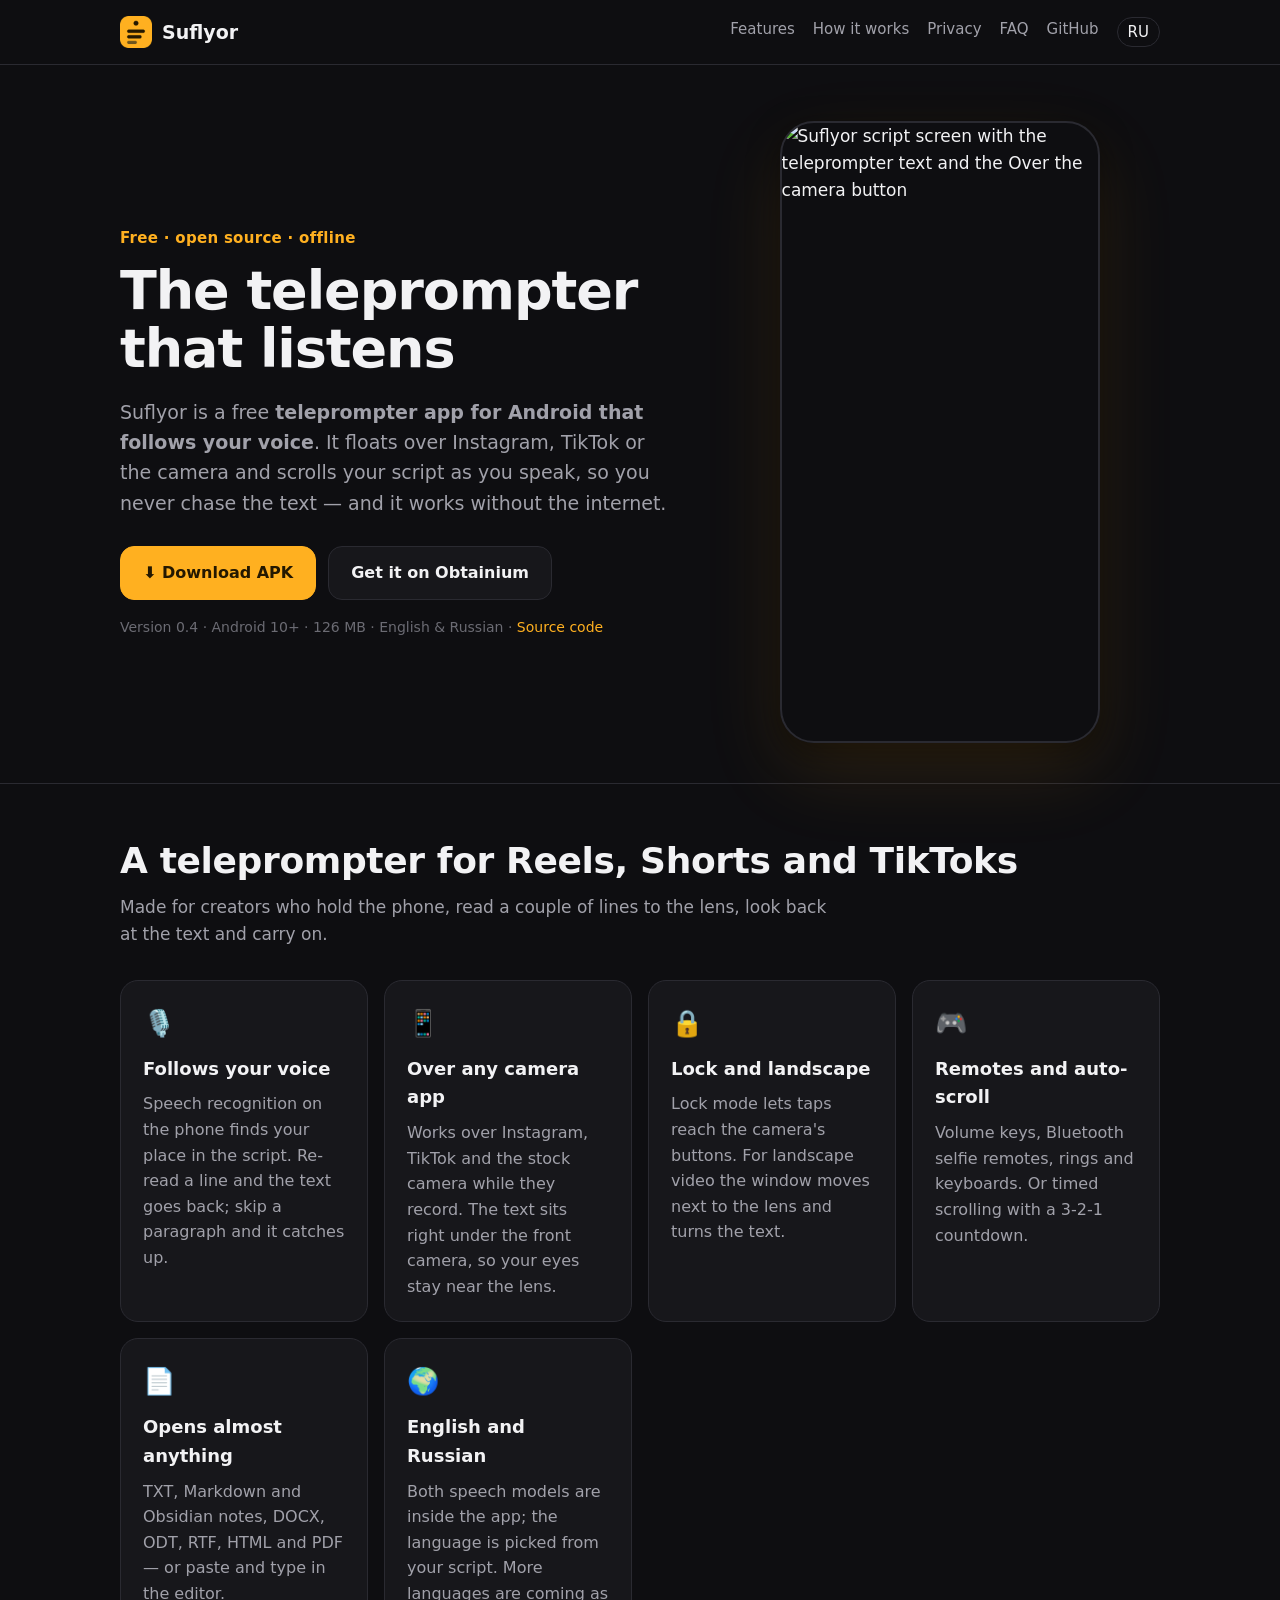
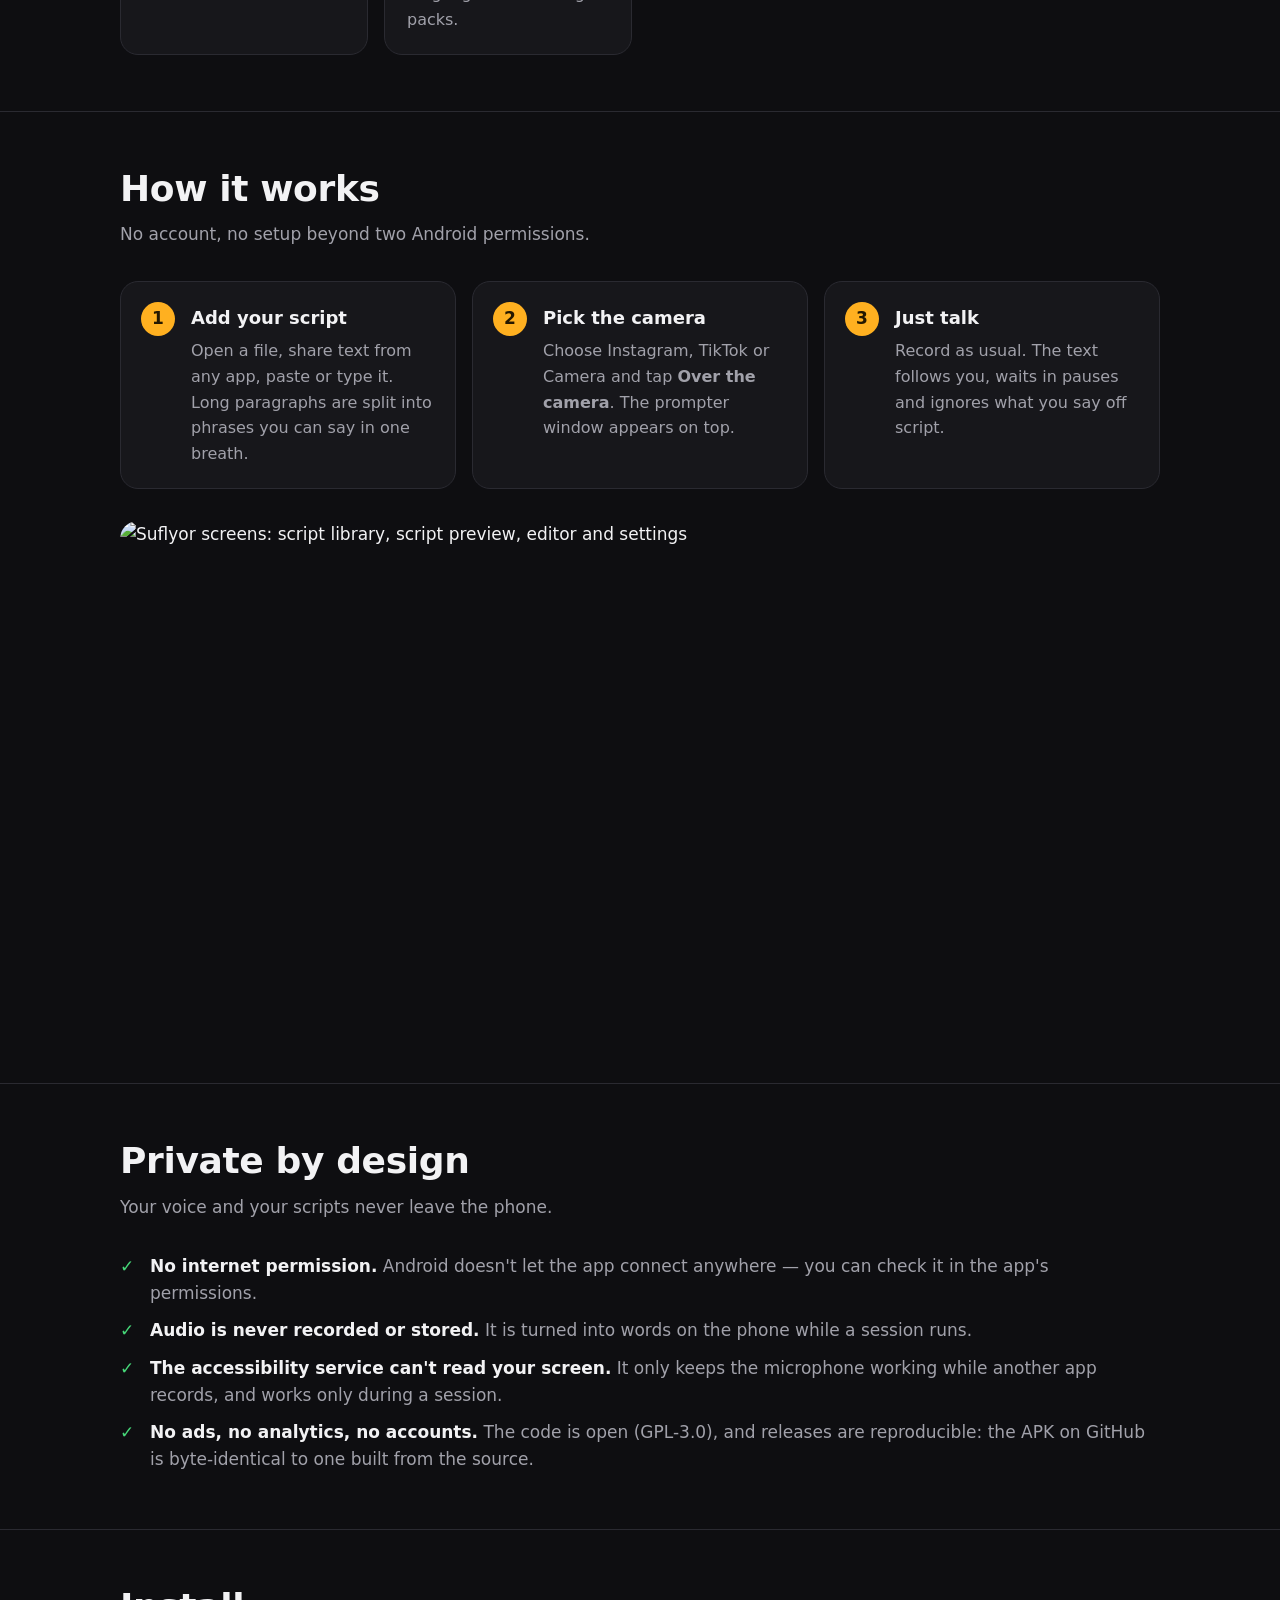
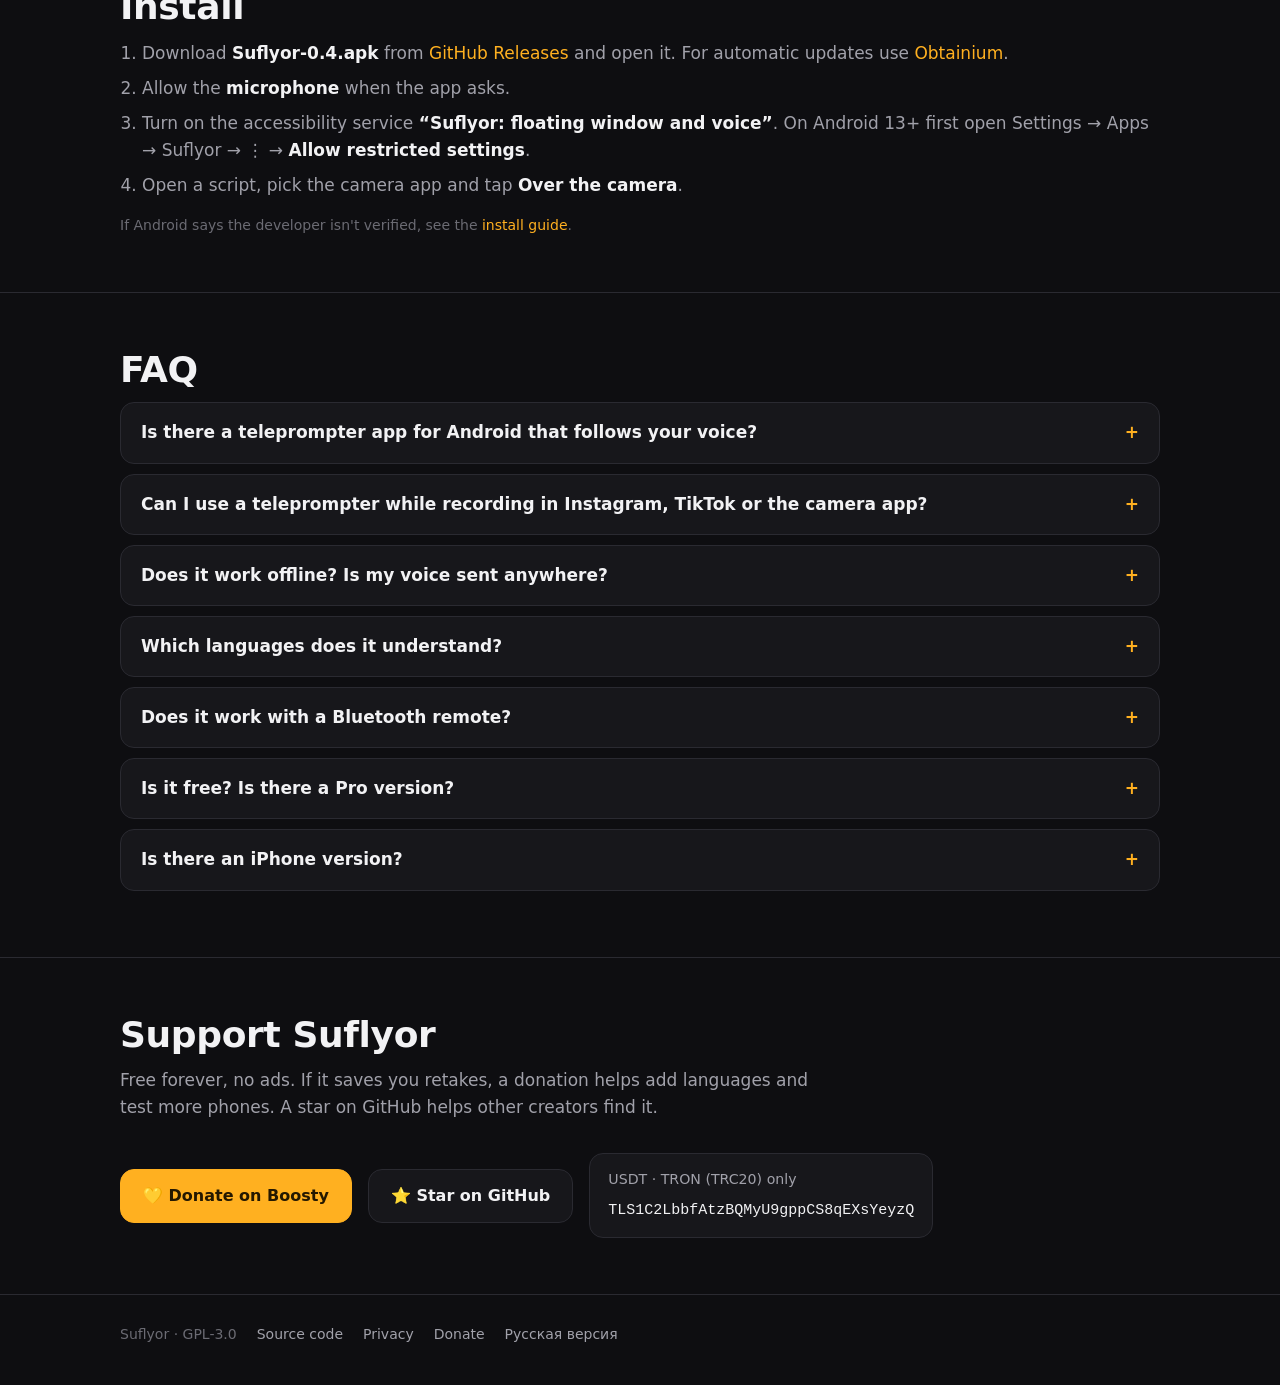
==== site/index.html @ d19b30ca "Website on GitHub Pages; README headings, FAQ and links for search - site/: English and Russian land" ====
<!doctype html>
<html lang="en">
<head>
<meta charset="utf-8">
<meta name="viewport" content="width=device-width, initial-scale=1">
<title>Suflyor — free voice teleprompter app for Android (offline, open source)</title>
<meta name="description" content="Suflyor is a free teleprompter app for Android that follows your voice and floats over Instagram, TikTok and the camera. Offline, open source, English and Russian.">
<link rel="canonical" href="https://olerast67.github.io/voice-teleprompter-android/">
<link rel="alternate" hreflang="en" href="https://olerast67.github.io/voice-teleprompter-android/">
<link rel="alternate" hreflang="ru" href="https://olerast67.github.io/voice-teleprompter-android/ru/">
<link rel="alternate" hreflang="x-default" href="https://olerast67.github.io/voice-teleprompter-android/">
<meta name="theme-color" content="#0e0e11">
<link rel="icon" href="favicon.ico" sizes="any">
<link rel="icon" type="image/png" sizes="192x192" href="icon-192.png">
<link rel="apple-touch-icon" href="apple-touch-icon.png">
<link rel="stylesheet" href="style.css">
<meta property="og:type" content="website">
<meta property="og:site_name" content="Suflyor">
<meta property="og:title" content="Suflyor — the teleprompter that listens">
<meta property="og:description" content="A free Android teleprompter that follows your voice and floats over Instagram, TikTok and the camera. Offline, open source.">
<meta property="og:url" content="https://olerast67.github.io/voice-teleprompter-android/">
<meta property="og:image" content="https://olerast67.github.io/voice-teleprompter-android/images/banner.png">
<meta property="og:image:width" content="1280">
<meta property="og:image:height" content="640">
<meta property="og:image:alt" content="Suflyor: a teleprompter window over a phone camera, following the reader's voice">
<meta property="og:locale" content="en_US">
<meta property="og:locale:alternate" content="ru_RU">
<meta name="twitter:card" content="summary_large_image">
<script type="application/ld+json">
{
  "@context": "https://schema.org",
  "@graph": [
    {
      "@type": "SoftwareApplication",
      "name": "Suflyor",
      "alternateName": ["Суфлёр", "Suflyor voice teleprompter"],
      "description": "A free, open-source teleprompter app for Android that follows your voice and floats over Instagram, TikTok and the camera. Speech recognition runs on the phone; the app has no internet permission.",
      "applicationCategory": "MultimediaApplication",
      "applicationSubCategory": "Teleprompter",
      "operatingSystem": "Android 10+",
      "softwareVersion": "0.4",
      "datePublished": "2026-09-26",
      "inLanguage": ["en", "ru"],
      "isAccessibleForFree": true,
      "offers": { "@type": "Offer", "price": "0", "priceCurrency": "USD" },
      "downloadUrl": "https://github.com/olerast67/voice-teleprompter-android/releases/latest",
      "fileSize": "126 MB",
      "license": "https://www.gnu.org/licenses/gpl-3.0.html",
      "image": "https://olerast67.github.io/voice-teleprompter-android/images/banner.png",
      "screenshot": [
        "https://olerast67.github.io/voice-teleprompter-android/images/screens/en/1-library.png",
        "https://olerast67.github.io/voice-teleprompter-android/images/screens/en/2-script.png",
        "https://olerast67.github.io/voice-teleprompter-android/images/screens/en/3-editor.png",
        "https://olerast67.github.io/voice-teleprompter-android/images/screens/en/4-settings.png"
      ],
      "featureList": [
        "Follows your voice with on-device speech recognition (English and Russian)",
        "Floats over Instagram, TikTok and the camera app while they record",
        "Handles retakes and skipped lines",
        "Bluetooth remotes, volume keys and timed scrolling",
        "Imports TXT, Markdown, DOCX, ODT, RTF, HTML and PDF",
        "Works offline, no internet permission"
      ],
      "author": { "@type": "Person", "name": "olerast67", "url": "https://github.com/olerast67" },
      "sameAs": ["https://github.com/olerast67/voice-teleprompter-android"]
    },
    {
      "@type": "FAQPage",
      "mainEntity": [
        { "@type": "Question", "name": "Is there a teleprompter app for Android that follows your voice?",
          "acceptedAnswer": { "@type": "Answer", "text": "Yes. Suflyor listens through the microphone and scrolls to the words you are saying. It is free and open source, and the speech recognition runs on the phone." } },
        { "@type": "Question", "name": "Can I use a teleprompter while recording in Instagram, TikTok or the camera app?",
          "acceptedAnswer": { "@type": "Answer", "text": "Yes. Suflyor floats over any app, with the text right under the front camera. Its accessibility service lets it keep hearing you while the camera app records, and your video still gets its sound." } },
        { "@type": "Question", "name": "Does it work offline? Is my voice sent anywhere?",
          "acceptedAnswer": { "@type": "Answer", "text": "It works fully offline. The app has no internet permission, so it cannot send anything; audio is never recorded or stored." } },
        { "@type": "Question", "name": "Which languages does it understand?",
          "acceptedAnswer": { "@type": "Answer", "text": "English and Russian speech, picked automatically from the script or set in Settings. The interface is in English and Russian." } },
        { "@type": "Question", "name": "Does it work with a Bluetooth remote?",
          "acceptedAnswer": { "@type": "Answer", "text": "Yes: volume keys, Bluetooth selfie remotes, rings, presentation clickers and keyboards can pause and move the text line by line. Keys can be reassigned." } },
        { "@type": "Question", "name": "Is it free?",
          "acceptedAnswer": { "@type": "Answer", "text": "Yes: no ads, no accounts, no paid features. The code is open source under GPL-3.0." } }
      ]
    }
  ]
}
</script>
</head>
<body>
<header class="top">
  <div class="wrap">
    <a class="brand" href="./"><img src="icon-192.png" alt="" width="32" height="32">Suflyor</a>
    <nav class="nav" aria-label="Sections">
      <a href="#features">Features</a>
      <a href="#how">How it works</a>
      <a href="#privacy">Privacy</a>
      <a href="#faq">FAQ</a>
      <a href="https://github.com/olerast67/voice-teleprompter-android">GitHub</a>
      <a class="lang" href="ru/" hreflang="ru" lang="ru">RU</a>
    </nav>
  </div>
</header>

<main>
<div class="hero">
  <div class="wrap">
    <div>
      <p class="eyebrow">Free · open source · offline</p>
      <h1>The teleprompter that listens</h1>
      <p class="lead">Suflyor is a free <b>teleprompter app for Android that follows your voice</b>. It floats over Instagram, TikTok or the camera and scrolls your script as you speak, so you never chase the text — and it works without the internet.</p>
      <div class="actions">
        <a class="btn primary" href="https://github.com/olerast67/voice-teleprompter-android/releases/latest">⬇ Download APK</a>
        <a class="btn" href="https://apps.obtainium.imranr.dev/redirect.html?r=obtainium://add/https://github.com/olerast67/voice-teleprompter-android">Get it on Obtainium</a>
      </div>
      <p class="meta">Version 0.4 · Android 10+ · 126 MB · English &amp; Russian · <a href="https://github.com/olerast67/voice-teleprompter-android">Source code</a></p>
    </div>
    <img class="phone" src="images/screens/en/2-script.png" width="1080" height="2113" alt="Suflyor script screen with the teleprompter text and the Over the camera button" fetchpriority="high">
  </div>
</div>

<section id="features">
  <div class="wrap">
    <h2>A teleprompter for Reels, Shorts and TikToks</h2>
    <p class="sub">Made for creators who hold the phone, read a couple of lines to the lens, look back at the text and carry on.</p>
    <div class="grid">
      <div class="card"><span class="icon" aria-hidden="true">🎙️</span><h3>Follows your voice</h3><p>Speech recognition on the phone finds your place in the script. Re-read a line and the text goes back; skip a paragraph and it catches up.</p></div>
      <div class="card"><span class="icon" aria-hidden="true">📱</span><h3>Over any camera app</h3><p>Works over Instagram, TikTok and the stock camera while they record. The text sits right under the front camera, so your eyes stay near the lens.</p></div>
      <div class="card"><span class="icon" aria-hidden="true">🔒</span><h3>Lock and landscape</h3><p>Lock mode lets taps reach the camera's buttons. For landscape video the window moves next to the lens and turns the text.</p></div>
      <div class="card"><span class="icon" aria-hidden="true">🎮</span><h3>Remotes and auto-scroll</h3><p>Volume keys, Bluetooth selfie remotes, rings and keyboards. Or timed scrolling with a 3-2-1 countdown.</p></div>
      <div class="card"><span class="icon" aria-hidden="true">📄</span><h3>Opens almost anything</h3><p>TXT, Markdown and Obsidian notes, DOCX, ODT, RTF, HTML and PDF — or paste and type in the editor.</p></div>
      <div class="card"><span class="icon" aria-hidden="true">🌍</span><h3>English and Russian</h3><p>Both speech models are inside the app; the language is picked from your script. More languages are coming as packs.</p></div>
    </div>
  </div>
</section>

<section id="how">
  <div class="wrap">
    <h2>How it works</h2>
    <p class="sub">No account, no setup beyond two Android permissions.</p>
    <div class="steps">
      <div class="step"><h3>Add your script</h3><p>Open a file, share text from any app, paste or type it. Long paragraphs are split into phrases you can say in one breath.</p></div>
      <div class="step"><h3>Pick the camera</h3><p>Choose Instagram, TikTok or Camera and tap <b>Over the camera</b>. The prompter window appears on top.</p></div>
      <div class="step"><h3>Just talk</h3><p>Record as usual. The text follows you, waits in pauses and ignores what you say off script.</p></div>
    </div>
    <p style="margin:32px 0 0"><img class="shots" src="images/screens.png" width="1404" height="683" loading="lazy" alt="Suflyor screens: script library, script preview, editor and settings"></p>
  </div>
</section>

<section id="privacy">
  <div class="wrap">
    <h2>Private by design</h2>
    <p class="sub">Your voice and your scripts never leave the phone.</p>
    <ul class="checks">
      <li><b>No internet permission.</b> Android doesn't let the app connect anywhere — you can check it in the app's permissions.</li>
      <li><b>Audio is never recorded or stored.</b> It is turned into words on the phone while a session runs.</li>
      <li><b>The accessibility service can't read your screen.</b> It only keeps the microphone working while another app records, and works only during a session.</li>
      <li><b>No ads, no analytics, no accounts.</b> The code is open (GPL-3.0), and releases are reproducible: the APK on GitHub is byte-identical to one built from the source.</li>
    </ul>
  </div>
</section>

<section id="install">
  <div class="wrap">
    <h2>Install</h2>
    <ol class="install">
      <li>Download <b>Suflyor-0.4.apk</b> from <a href="https://github.com/olerast67/voice-teleprompter-android/releases/latest">GitHub Releases</a> and open it. For automatic updates use <a href="https://github.com/ImranR98/Obtainium">Obtainium</a>.</li>
      <li>Allow the <b>microphone</b> when the app asks.</li>
      <li>Turn on the accessibility service <b>“Suflyor: floating window and voice”</b>. On Android 13+ first open Settings → Apps → Suflyor → ⋮ → <b>Allow restricted settings</b>.</li>
      <li>Open a script, pick the camera app and tap <b>Over the camera</b>.</li>
    </ol>
    <p class="meta" style="margin-top:14px">If Android says the developer isn't verified, see the <a href="https://github.com/olerast67/voice-teleprompter-android#if-android-says-the-developer-isnt-verified">install guide</a>.</p>
  </div>
</section>

<section id="faq">
  <div class="wrap">
    <h2>FAQ</h2>
    <details><summary>Is there a teleprompter app for Android that follows your voice?</summary><p>Yes: Suflyor listens through the microphone and scrolls to the words you are saying. It is free and open source, and the speech recognition runs on the phone.</p></details>
    <details><summary>Can I use a teleprompter while recording in Instagram, TikTok or the camera app?</summary><p>Yes. Suflyor floats over any app, with the text right under the front camera. Android normally takes the microphone away from other apps while a camera app records; Suflyor's accessibility service lets it keep listening, and your video still gets its sound.</p></details>
    <details><summary>Does it work offline? Is my voice sent anywhere?</summary><p>It works fully offline. The app has no internet permission, so it can't send anything anywhere; audio is never recorded or stored.</p></details>
    <details><summary>Which languages does it understand?</summary><p>English and Russian speech, picked automatically from the script or set in Settings. The interface is in English and Russian. More languages are planned as downloadable packs.</p></details>
    <details><summary>Does it work with a Bluetooth remote?</summary><p>Yes: volume keys, Bluetooth selfie remotes, rings, presentation clickers and keyboards can pause and move the text line by line. Keys can be reassigned.</p></details>
    <details><summary>Is it free? Is there a Pro version?</summary><p>Free: no ads, no accounts, no paid features. The code is GPL-3.0. If it helps you, you can support it below.</p></details>
    <details><summary>Is there an iPhone version?</summary><p>No: iOS doesn't let an app float a window over other apps the way Suflyor needs. It needs Android 10 or newer on a 64-bit ARM phone.</p></details>
  </div>
</section>

<section id="support">
  <div class="wrap">
    <h2>Support Suflyor</h2>
    <p class="sub">Free forever, no ads. If it saves you retakes, a donation helps add languages and test more phones. A star on GitHub helps other creators find it.</p>
    <div class="support">
      <a class="btn primary" href="https://boosty.to/olerast/donate">💛 Donate on Boosty</a>
      <a class="btn" href="https://github.com/olerast67/voice-teleprompter-android">⭐ Star on GitHub</a>
      <div class="wallet"><small>USDT · TRON (TRC20) only</small><code>TLS1C2LbbfAtzBQMyU9gppCS8qEXsYeyzQ</code></div>
    </div>
  </div>
</section>
</main>

<footer>
  <div class="wrap">
    <span>Suflyor · GPL-3.0</span>
    <a href="https://github.com/olerast67/voice-teleprompter-android">Source code</a>
    <a href="https://github.com/olerast67/voice-teleprompter-android/blob/main/PRIVACY.md">Privacy</a>
    <a href="https://github.com/olerast67/voice-teleprompter-android/blob/main/DONATE.md">Donate</a>
    <a href="ru/" hreflang="ru" lang="ru">Русская версия</a>
  </div>
</footer>
</body>
</html>
---- site/style.css ----
/* Suflyor website: the app's dark palette, no web fonts, no scripts. */
:root {
  --bg: #0e0e11;
  --surface: #17171b;
  --surface-2: #1f1f25;
  --line: #2a2a31;
  --text: #f2f2f4;
  --muted: #a1a1aa;
  --dim: #6b6b73;
  --amber: #ffb020;
  --on-amber: #241800;
  --green: #46d778;
  --radius: 18px;
  color-scheme: dark;
}

* { box-sizing: border-box; }

html { scroll-behavior: smooth; }

body {
  margin: 0;
  background: var(--bg);
  color: var(--text);
  font: 17px/1.6 system-ui, -apple-system, "Segoe UI", Roboto, "Noto Sans", "Helvetica Neue", Arial, sans-serif;
  -webkit-font-smoothing: antialiased;
}

a { color: var(--amber); text-decoration: none; }
a:hover { text-decoration: underline; }
a:focus-visible, summary:focus-visible { outline: 2px solid var(--amber); outline-offset: 3px; border-radius: 6px; }

img { max-width: 100%; height: auto; display: block; }

.wrap { max-width: 1080px; margin: 0 auto; padding: 0 20px; }

/* ---- header ---- */
.top { border-bottom: 1px solid var(--line); }
.top .wrap { display: flex; align-items: center; gap: 20px; min-height: 64px; }
.brand { display: flex; align-items: center; gap: 10px; color: var(--text); font-weight: 700; font-size: 19px; }
.brand:hover { text-decoration: none; }
.brand img { width: 32px; height: 32px; }
.nav { display: flex; gap: 18px; margin-left: auto; font-size: 15px; }
.nav a { color: var(--muted); }
.nav a:hover { color: var(--text); text-decoration: none; }
.lang { border: 1px solid var(--line); border-radius: 999px; padding: 2px 10px; color: var(--text) !important; }

/* ---- hero ---- */
.hero { padding: 56px 0 40px; }
.hero .wrap { display: grid; grid-template-columns: 1.25fr 1fr; gap: 48px; align-items: center; }
.eyebrow { color: var(--amber); font-weight: 600; font-size: 15px; letter-spacing: .02em; margin: 0 0 12px; }
h1 { font-size: clamp(34px, 5vw, 54px); line-height: 1.08; margin: 0 0 18px; letter-spacing: -.02em; }
.lead { color: var(--muted); font-size: 19px; margin: 0 0 28px; max-width: 34em; }
.actions { display: flex; flex-wrap: wrap; gap: 12px; margin-bottom: 16px; }
.btn {
  display: inline-flex; align-items: center; gap: 8px; padding: 13px 22px; border-radius: 14px;
  font-weight: 700; font-size: 16px; border: 1px solid var(--line); color: var(--text); background: var(--surface);
}
.btn:hover { text-decoration: none; background: var(--surface-2); }
.btn.primary { background: var(--amber); color: var(--on-amber); border-color: var(--amber); }
.btn.primary:hover { background: #ffc04d; }
.meta { color: var(--dim); font-size: 14px; margin: 0; }
.phone {
  justify-self: center; width: min(320px, 80vw); border-radius: 34px; border: 2px solid var(--line);
  box-shadow: 0 30px 80px rgba(255, 176, 32, .12), 0 10px 30px rgba(0, 0, 0, .6);
}

/* ---- sections ---- */
section { padding: 56px 0; border-top: 1px solid var(--line); }
h2 { font-size: clamp(26px, 3.4vw, 36px); line-height: 1.15; margin: 0 0 12px; letter-spacing: -.01em; }
.sub { color: var(--muted); margin: 0 0 32px; max-width: 42em; }

.grid { display: grid; grid-template-columns: repeat(auto-fit, minmax(240px, 1fr)); gap: 16px; }
.card { background: var(--surface); border: 1px solid var(--line); border-radius: var(--radius); padding: 22px; }
.card h3 { margin: 0 0 8px; font-size: 18px; }
.card p { margin: 0; color: var(--muted); font-size: 16px; }
.icon { font-size: 26px; margin-bottom: 10px; display: block; }

.steps { counter-reset: step; display: grid; grid-template-columns: repeat(auto-fit, minmax(240px, 1fr)); gap: 16px; }
.step { position: relative; padding: 22px 22px 22px 70px; background: var(--surface); border: 1px solid var(--line); border-radius: var(--radius); }
.step::before {
  counter-increment: step; content: counter(step); position: absolute; left: 20px; top: 20px;
  width: 34px; height: 34px; border-radius: 50%; background: var(--amber); color: var(--on-amber);
  font-weight: 800; display: grid; place-items: center;
}
.step h3 { margin: 0 0 6px; font-size: 18px; }
.step p { margin: 0; color: var(--muted); font-size: 16px; }

.shots { border-radius: var(--radius); }

ul.checks { list-style: none; padding: 0; margin: 0; display: grid; gap: 10px; }
ul.checks li { padding-left: 30px; position: relative; color: var(--muted); }
ul.checks li::before { content: "✓"; position: absolute; left: 0; color: var(--green); font-weight: 800; }
ul.checks b { color: var(--text); }

ol.install { margin: 0; padding-left: 22px; color: var(--muted); display: grid; gap: 8px; }
ol.install b { color: var(--text); }

details { background: var(--surface); border: 1px solid var(--line); border-radius: 14px; padding: 16px 20px; margin-bottom: 10px; }
summary { cursor: pointer; font-weight: 700; list-style: none; }
summary::-webkit-details-marker { display: none; }
summary::after { content: "+"; float: right; color: var(--amber); font-weight: 800; }
details[open] summary::after { content: "−"; }
details p { color: var(--muted); margin: 10px 0 0; }

.support { display: flex; flex-wrap: wrap; gap: 16px; align-items: center; }
.wallet { background: var(--surface); border: 1px solid var(--line); border-radius: 14px; padding: 14px 18px; }
.wallet small { display: block; color: var(--muted); margin-bottom: 4px; }
.wallet code { user-select: all; font-size: 15px; word-break: break-all; color: var(--text); }

footer { border-top: 1px solid var(--line); padding: 28px 0 40px; color: var(--dim); font-size: 14px; }
footer .wrap { display: flex; flex-wrap: wrap; gap: 8px 20px; }
footer a { color: var(--muted); }

@media (max-width: 820px) {
  .hero { padding-top: 36px; }
  .hero .wrap { grid-template-columns: 1fr; gap: 36px; }
  .nav a:not(.lang) { display: none; }
  body { font-size: 16px; }
  .lead { font-size: 17px; }
}

@media (max-width: 420px) {
  .wrap { padding: 0 16px; }
  .btn { width: 100%; justify-content: center; }
}

@media (prefers-reduced-motion: reduce) { html { scroll-behavior: auto; } }
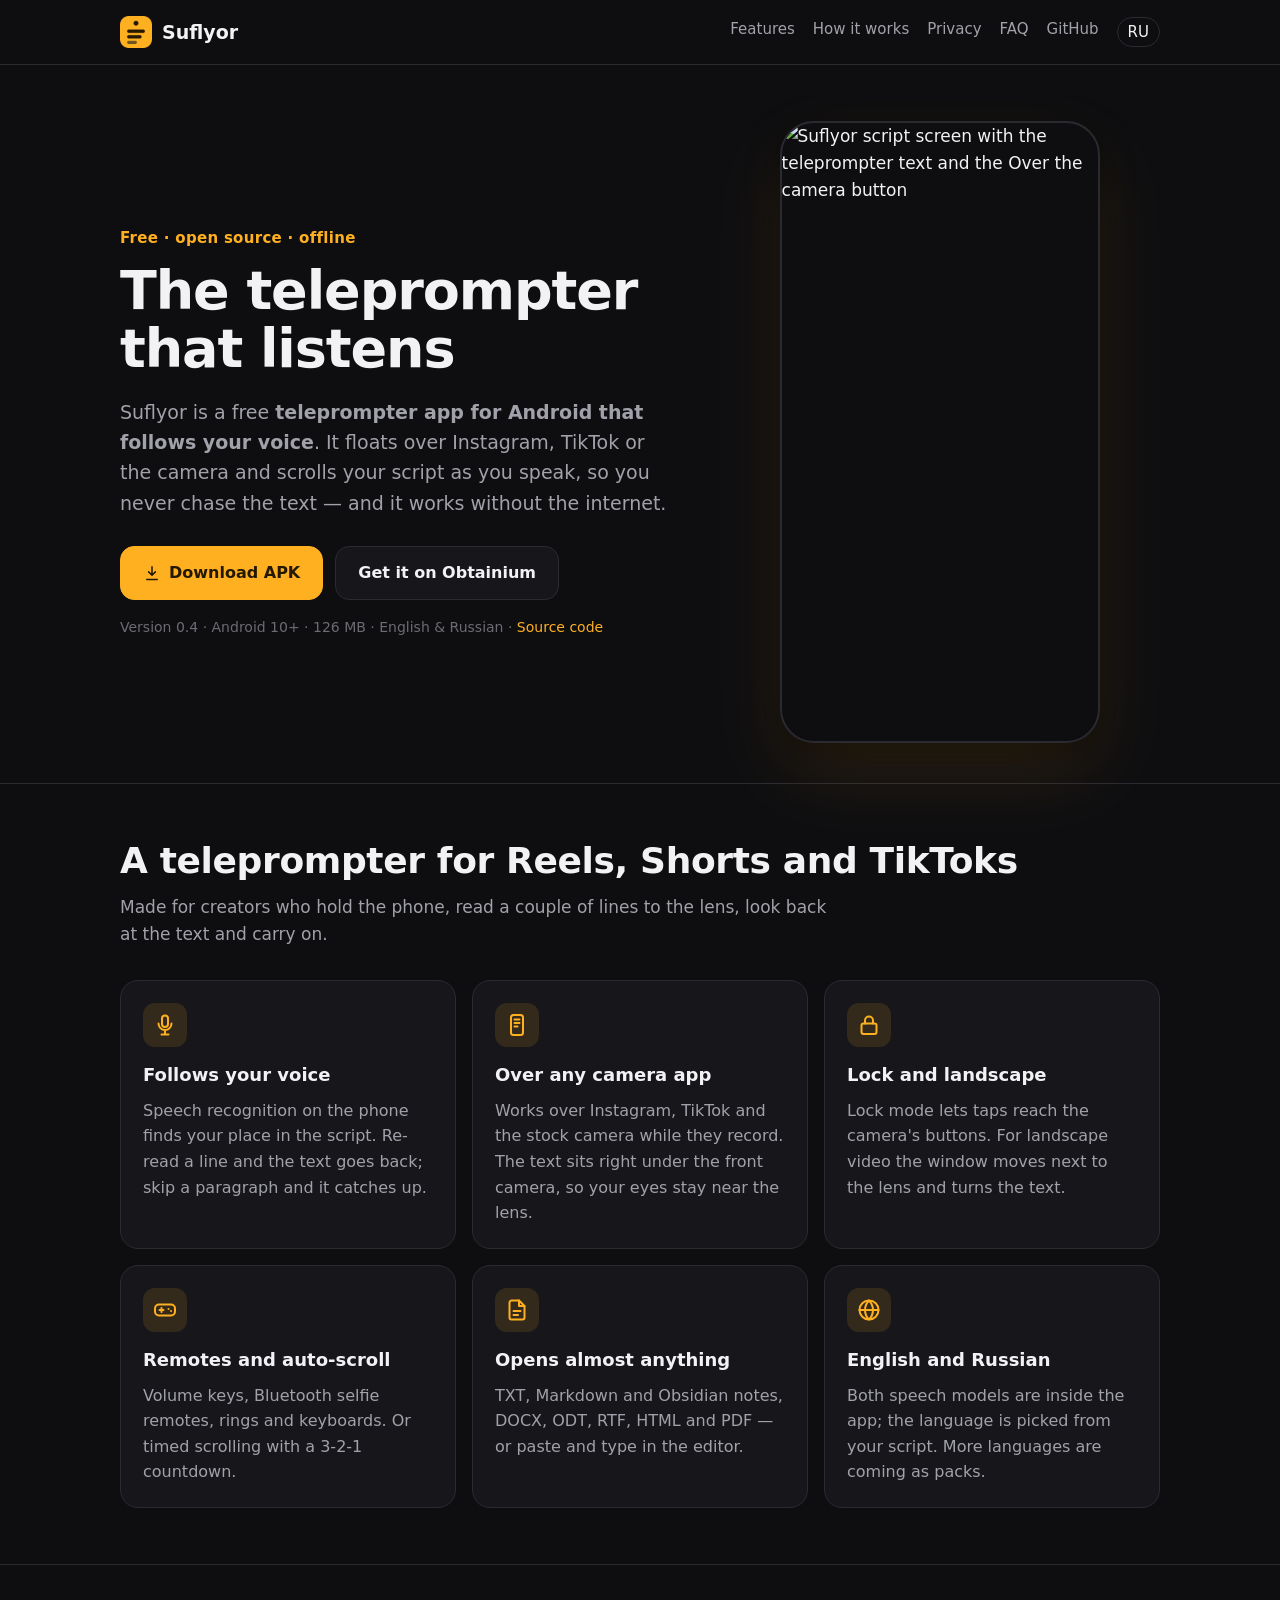
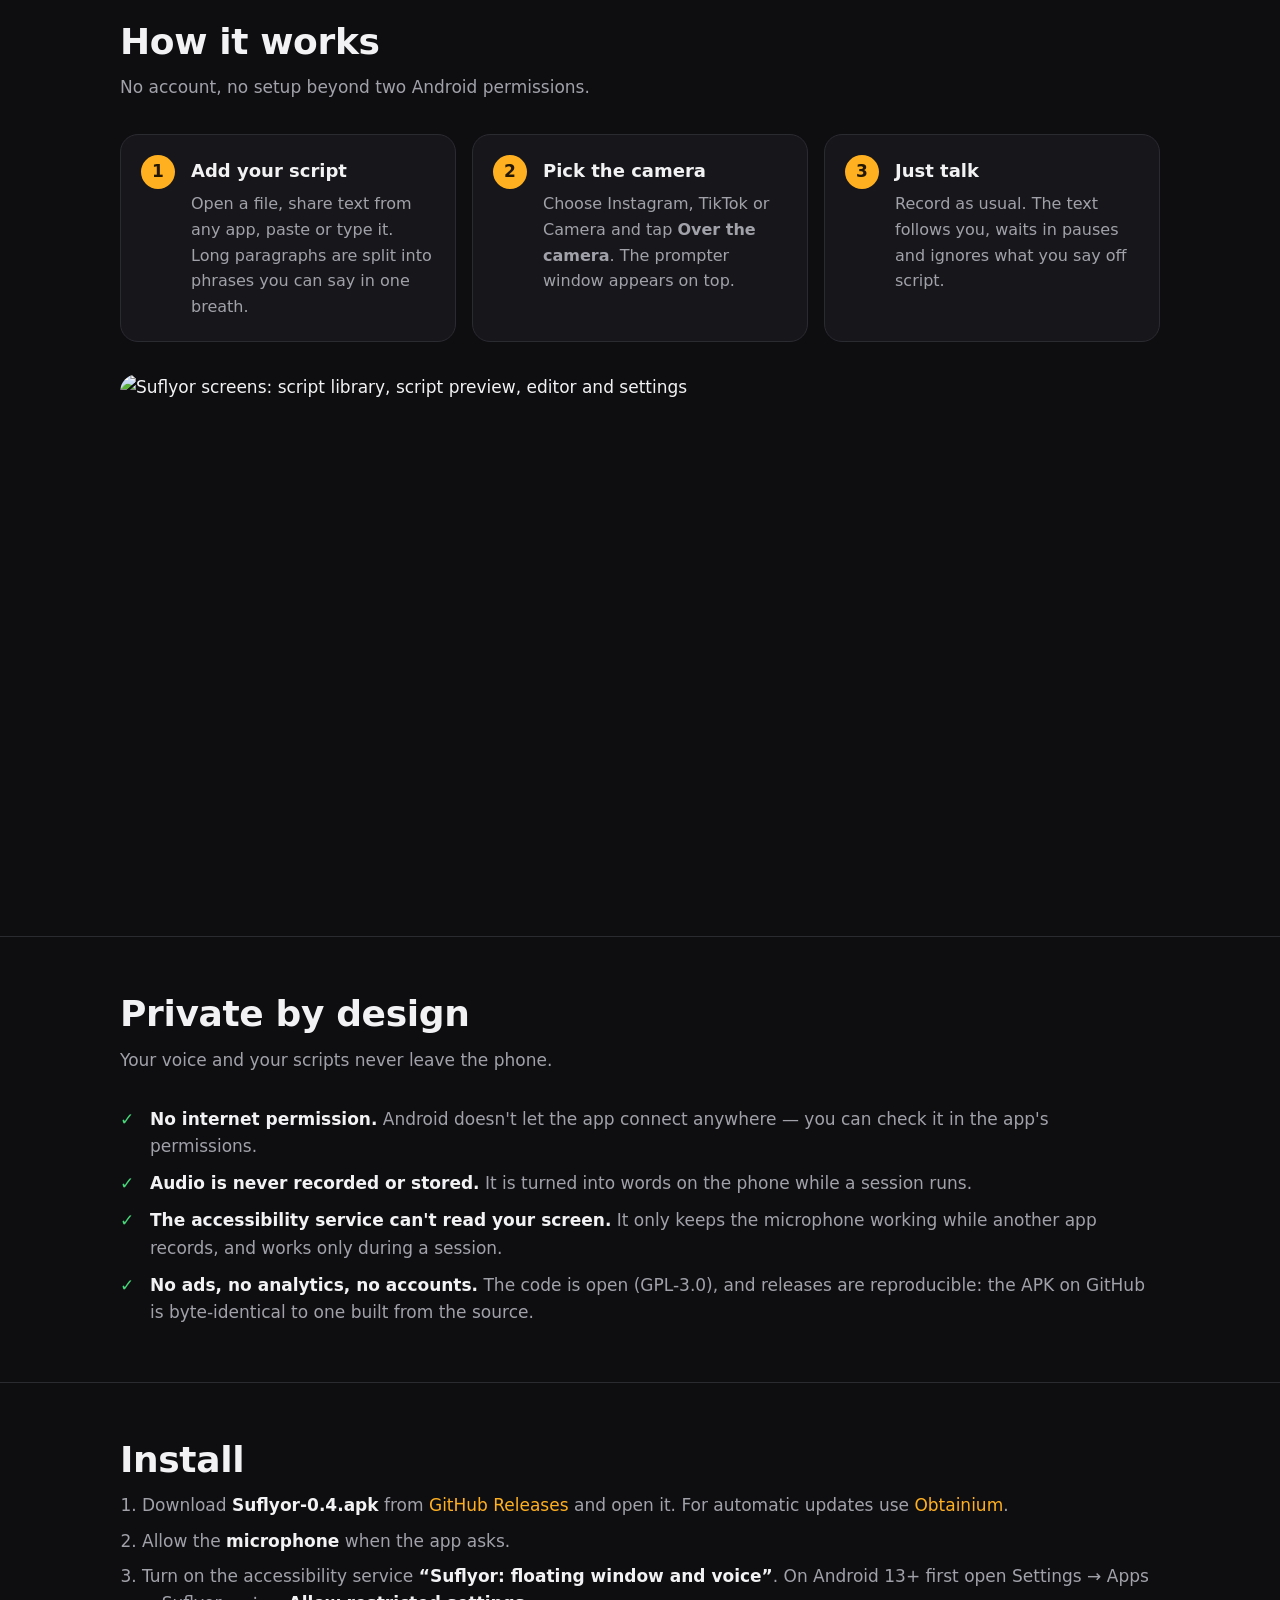
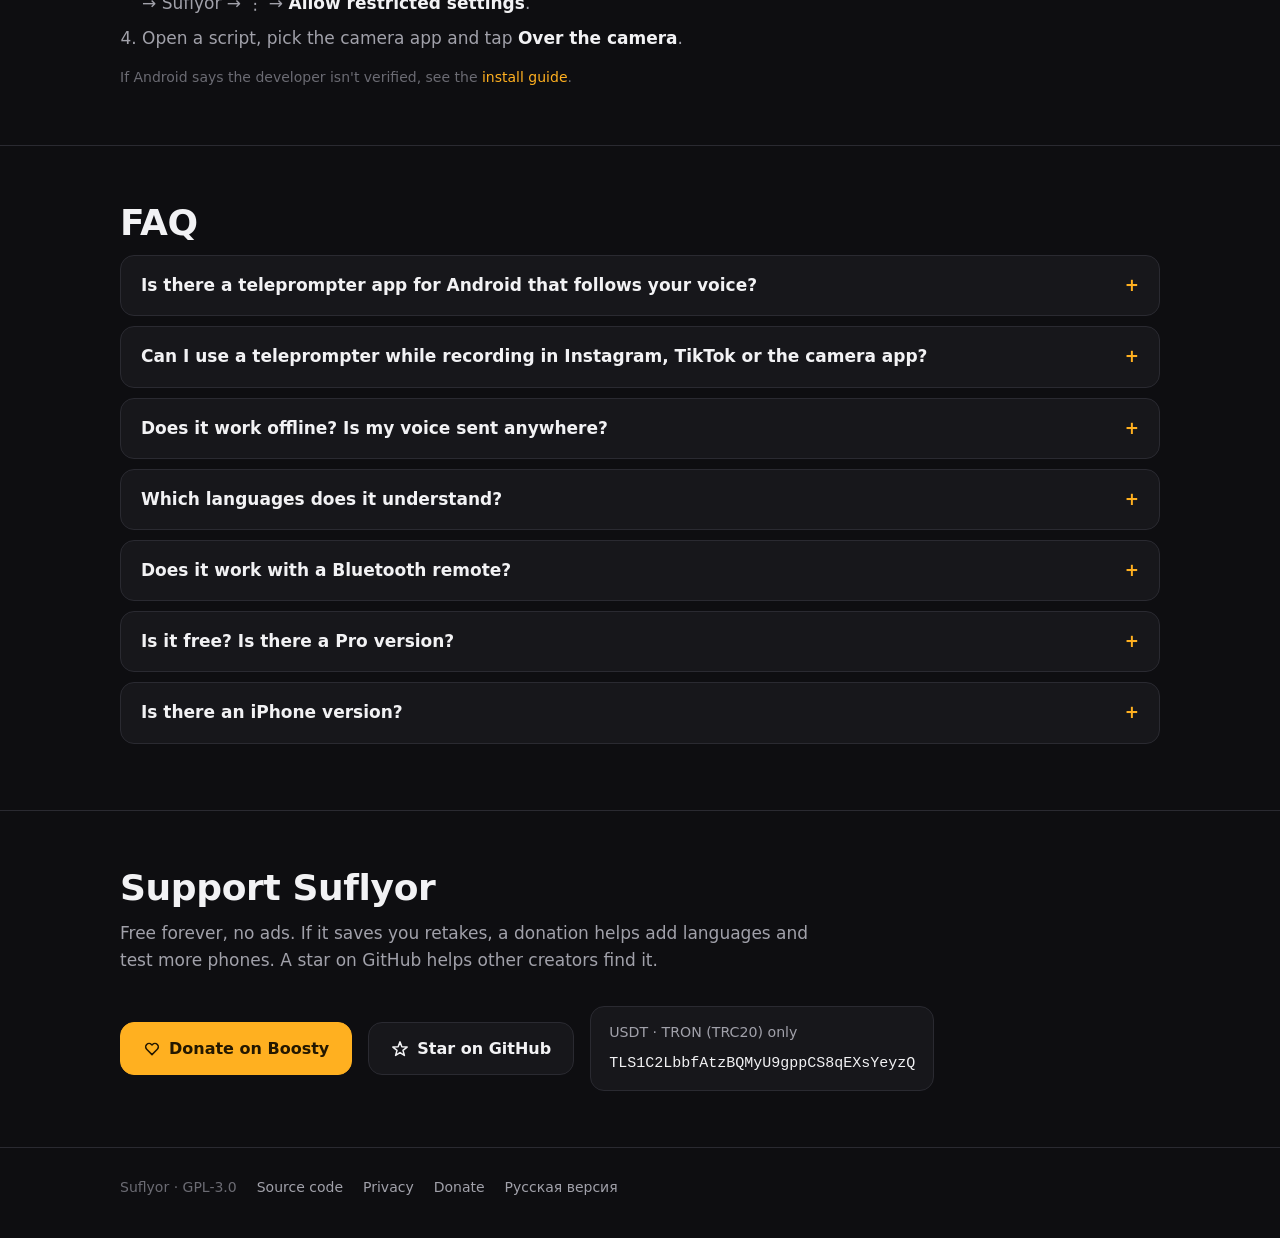
==== commit 86a72411: "Website: icons instead of emojis; no emojis in the docs The feature cards and buttons get simple str" ====
--- a/site/index.html
+++ b/site/index.html
@@ -108,7 +108,7 @@
       <h1>The teleprompter that listens</h1>
       <p class="lead">Suflyor is a free <b>teleprompter app for Android that follows your voice</b>. It floats over Instagram, TikTok or the camera and scrolls your script as you speak, so you never chase the text — and it works without the internet.</p>
       <div class="actions">
-        <a class="btn primary" href="https://github.com/olerast67/voice-teleprompter-android/releases/latest">⬇ Download APK</a>
+        <a class="btn primary" href="https://github.com/olerast67/voice-teleprompter-android/releases/latest"><svg class="i" viewBox="0 0 24 24" aria-hidden="true" focusable="false"><path d="M12 3.5v11M7.5 10.5 12 15l4.5-4.5M5 20.5h14"/></svg>Download APK</a>
         <a class="btn" href="https://apps.obtainium.imranr.dev/redirect.html?r=obtainium://add/https://github.com/olerast67/voice-teleprompter-android">Get it on Obtainium</a>
       </div>
       <p class="meta">Version 0.4 · Android 10+ · 126 MB · English &amp; Russian · <a href="https://github.com/olerast67/voice-teleprompter-android">Source code</a></p>
@@ -122,12 +122,12 @@
     <h2>A teleprompter for Reels, Shorts and TikToks</h2>
     <p class="sub">Made for creators who hold the phone, read a couple of lines to the lens, look back at the text and carry on.</p>
     <div class="grid">
-      <div class="card"><span class="icon" aria-hidden="true">🎙️</span><h3>Follows your voice</h3><p>Speech recognition on the phone finds your place in the script. Re-read a line and the text goes back; skip a paragraph and it catches up.</p></div>
-      <div class="card"><span class="icon" aria-hidden="true">📱</span><h3>Over any camera app</h3><p>Works over Instagram, TikTok and the stock camera while they record. The text sits right under the front camera, so your eyes stay near the lens.</p></div>
-      <div class="card"><span class="icon" aria-hidden="true">🔒</span><h3>Lock and landscape</h3><p>Lock mode lets taps reach the camera's buttons. For landscape video the window moves next to the lens and turns the text.</p></div>
-      <div class="card"><span class="icon" aria-hidden="true">🎮</span><h3>Remotes and auto-scroll</h3><p>Volume keys, Bluetooth selfie remotes, rings and keyboards. Or timed scrolling with a 3-2-1 countdown.</p></div>
-      <div class="card"><span class="icon" aria-hidden="true">📄</span><h3>Opens almost anything</h3><p>TXT, Markdown and Obsidian notes, DOCX, ODT, RTF, HTML and PDF — or paste and type in the editor.</p></div>
-      <div class="card"><span class="icon" aria-hidden="true">🌍</span><h3>English and Russian</h3><p>Both speech models are inside the app; the language is picked from your script. More languages are coming as packs.</p></div>
+      <div class="card"><span class="icon" aria-hidden="true"><svg class="i" viewBox="0 0 24 24" aria-hidden="true" focusable="false"><rect x="9" y="2.5" width="6" height="11.5" rx="3"/><path d="M5.5 10.5a6.5 6.5 0 0 0 13 0M12 17v4.5M8.5 21.5h7"/></svg></span><h3>Follows your voice</h3><p>Speech recognition on the phone finds your place in the script. Re-read a line and the text goes back; skip a paragraph and it catches up.</p></div>
+      <div class="card"><span class="icon" aria-hidden="true"><svg class="i" viewBox="0 0 24 24" aria-hidden="true" focusable="false"><rect x="6" y="2" width="12" height="20" rx="2.5"/><path d="M9.5 6.5h5M9.5 10h5M9.5 13.5h3"/></svg></span><h3>Over any camera app</h3><p>Works over Instagram, TikTok and the stock camera while they record. The text sits right under the front camera, so your eyes stay near the lens.</p></div>
+      <div class="card"><span class="icon" aria-hidden="true"><svg class="i" viewBox="0 0 24 24" aria-hidden="true" focusable="false"><rect x="4.5" y="10.5" width="15" height="10.5" rx="2"/><path d="M8 10.5v-3a4 4 0 0 1 8 0v3"/></svg></span><h3>Lock and landscape</h3><p>Lock mode lets taps reach the camera's buttons. For landscape video the window moves next to the lens and turns the text.</p></div>
+      <div class="card"><span class="icon" aria-hidden="true"><svg class="i" viewBox="0 0 24 24" aria-hidden="true" focusable="false"><rect x="2" y="6.5" width="20" height="11" rx="4"/><path d="M6.5 12h4M8.5 10v4M15.5 11h.01M18 13h.01"/></svg></span><h3>Remotes and auto-scroll</h3><p>Volume keys, Bluetooth selfie remotes, rings and keyboards. Or timed scrolling with a 3-2-1 countdown.</p></div>
+      <div class="card"><span class="icon" aria-hidden="true"><svg class="i" viewBox="0 0 24 24" aria-hidden="true" focusable="false"><path d="M14 2.5H6.5a2 2 0 0 0-2 2v15a2 2 0 0 0 2 2h11a2 2 0 0 0 2-2V8z"/><path d="M14 2.5V8h5.5M8.5 13h7M8.5 17h4.5"/></svg></span><h3>Opens almost anything</h3><p>TXT, Markdown and Obsidian notes, DOCX, ODT, RTF, HTML and PDF — or paste and type in the editor.</p></div>
+      <div class="card"><span class="icon" aria-hidden="true"><svg class="i" viewBox="0 0 24 24" aria-hidden="true" focusable="false"><circle cx="12" cy="12" r="9.5"/><path d="M2.5 12h19M12 2.5c2.6 2.6 4 6 4 9.5s-1.4 6.9-4 9.5c-2.6-2.6-4-6-4-9.5s1.4-6.9 4-9.5z"/></svg></span><h3>English and Russian</h3><p>Both speech models are inside the app; the language is picked from your script. More languages are coming as packs.</p></div>
     </div>
   </div>
 </section>
@@ -189,8 +189,8 @@
     <h2>Support Suflyor</h2>
     <p class="sub">Free forever, no ads. If it saves you retakes, a donation helps add languages and test more phones. A star on GitHub helps other creators find it.</p>
     <div class="support">
-      <a class="btn primary" href="https://boosty.to/olerast/donate">💛 Donate on Boosty</a>
-      <a class="btn" href="https://github.com/olerast67/voice-teleprompter-android">⭐ Star on GitHub</a>
+      <a class="btn primary" href="https://boosty.to/olerast/donate"><svg class="i" viewBox="0 0 24 24" aria-hidden="true" focusable="false"><path d="M12 19.5l-7.1-7.1a4.5 4.5 0 0 1 6.4-6.4l.7.7.7-.7a4.5 4.5 0 0 1 6.4 6.4z"/></svg>Donate on Boosty</a>
+      <a class="btn" href="https://github.com/olerast67/voice-teleprompter-android"><svg class="i" viewBox="0 0 24 24" aria-hidden="true" focusable="false"><path d="M12 2.5l2.47 6.6 7.04.31-5.52 4.39 1.89 6.79-5.88-3.89-5.88 3.89 1.89-6.79-5.52-4.39 7.04-.31z"/></svg>Star on GitHub</a>
       <div class="wallet"><small>USDT · TRON (TRC20) only</small><code>TLS1C2LbbfAtzBQMyU9gppCS8qEXsYeyzQ</code></div>
     </div>
   </div>
--- a/site/style.css
+++ b/site/style.css
@@ -70,11 +70,17 @@
 h2 { font-size: clamp(26px, 3.4vw, 36px); line-height: 1.15; margin: 0 0 12px; letter-spacing: -.01em; }
 .sub { color: var(--muted); margin: 0 0 32px; max-width: 42em; }
 
-.grid { display: grid; grid-template-columns: repeat(auto-fit, minmax(240px, 1fr)); gap: 16px; }
+.grid { display: grid; grid-template-columns: repeat(auto-fit, minmax(280px, 1fr)); gap: 16px; }
 .card { background: var(--surface); border: 1px solid var(--line); border-radius: var(--radius); padding: 22px; }
 .card h3 { margin: 0 0 8px; font-size: 18px; }
 .card p { margin: 0; color: var(--muted); font-size: 16px; }
-.icon { font-size: 26px; margin-bottom: 10px; display: block; }
+svg.i { fill: none; stroke: currentColor; stroke-width: 2; stroke-linecap: round; stroke-linejoin: round; }
+.icon {
+  display: grid; place-items: center; width: 44px; height: 44px; margin-bottom: 14px;
+  border-radius: 12px; color: var(--amber); background: rgba(255, 176, 32, .12);
+}
+.icon svg { width: 24px; height: 24px; }
+.btn svg { width: 18px; height: 18px; flex: none; }
 
 .steps { counter-reset: step; display: grid; grid-template-columns: repeat(auto-fit, minmax(240px, 1fr)); gap: 16px; }
 .step { position: relative; padding: 22px 22px 22px 70px; background: var(--surface); border: 1px solid var(--line); border-radius: var(--radius); }
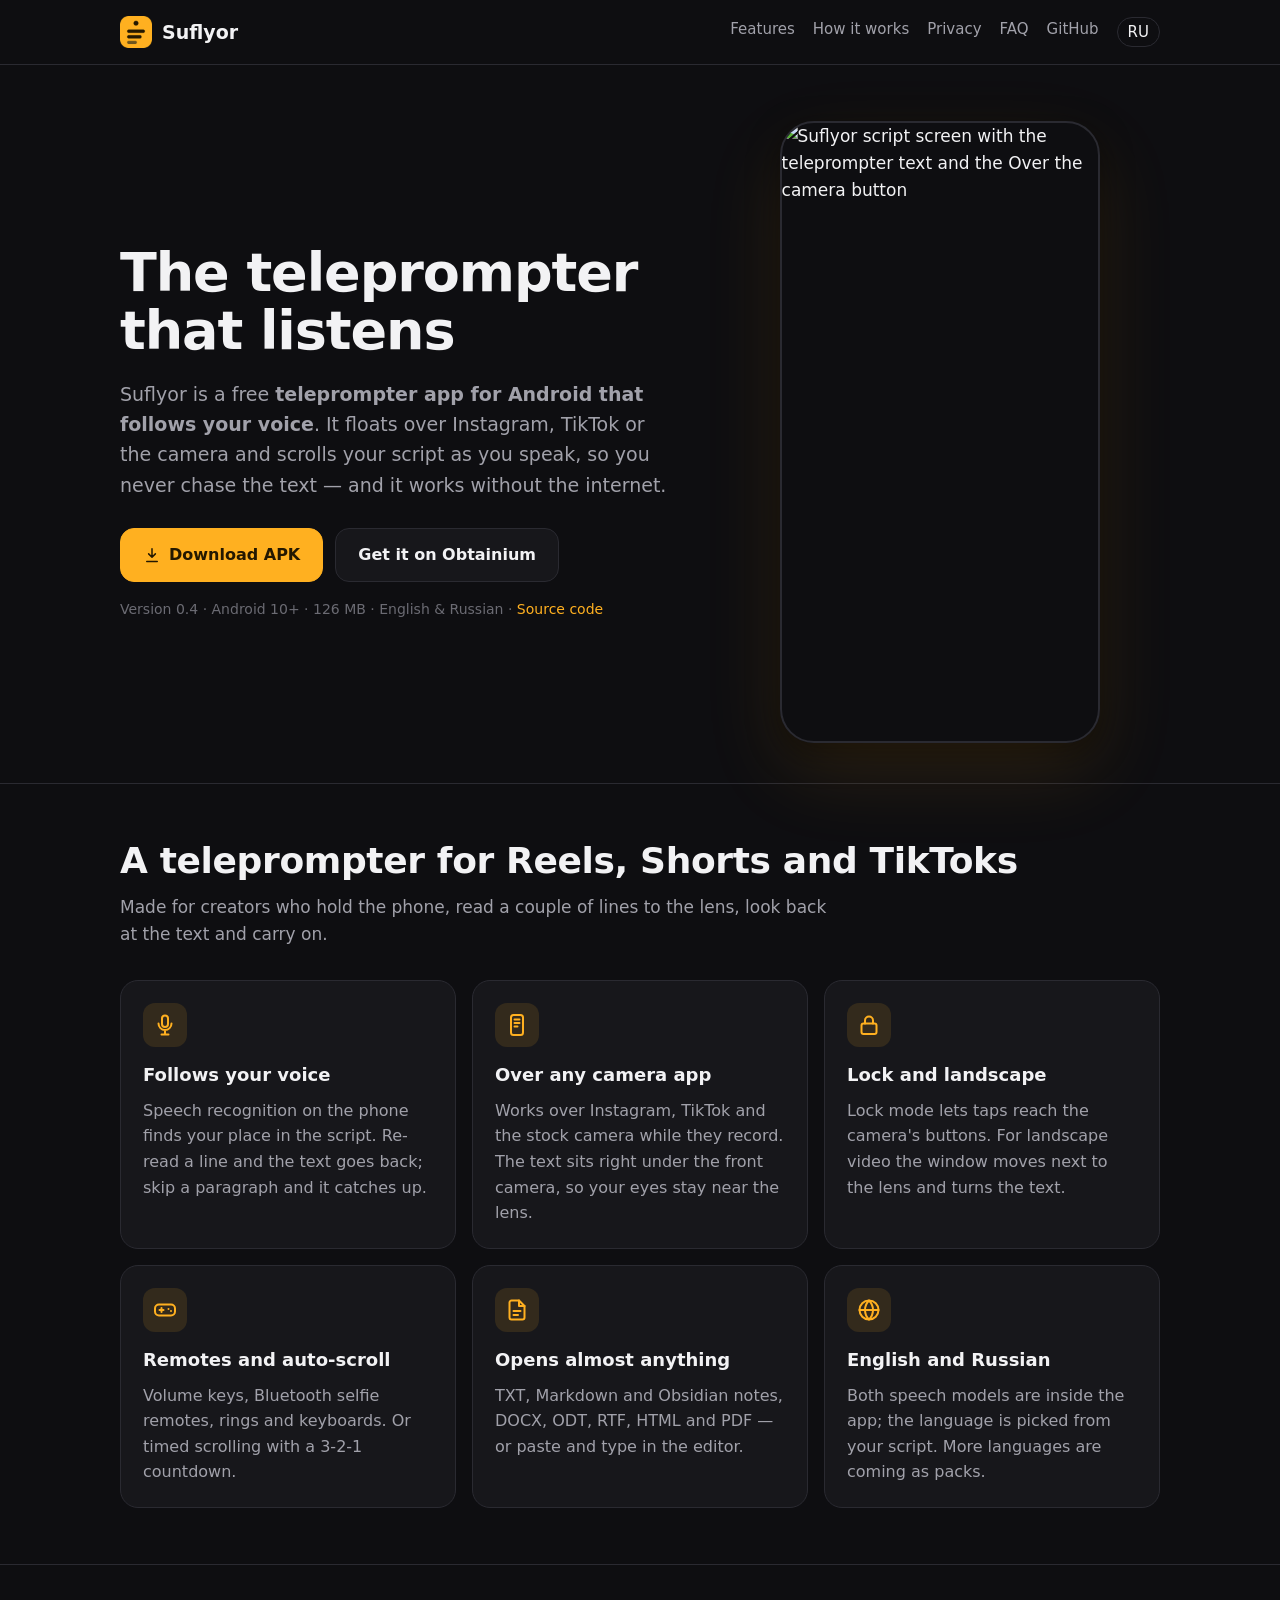
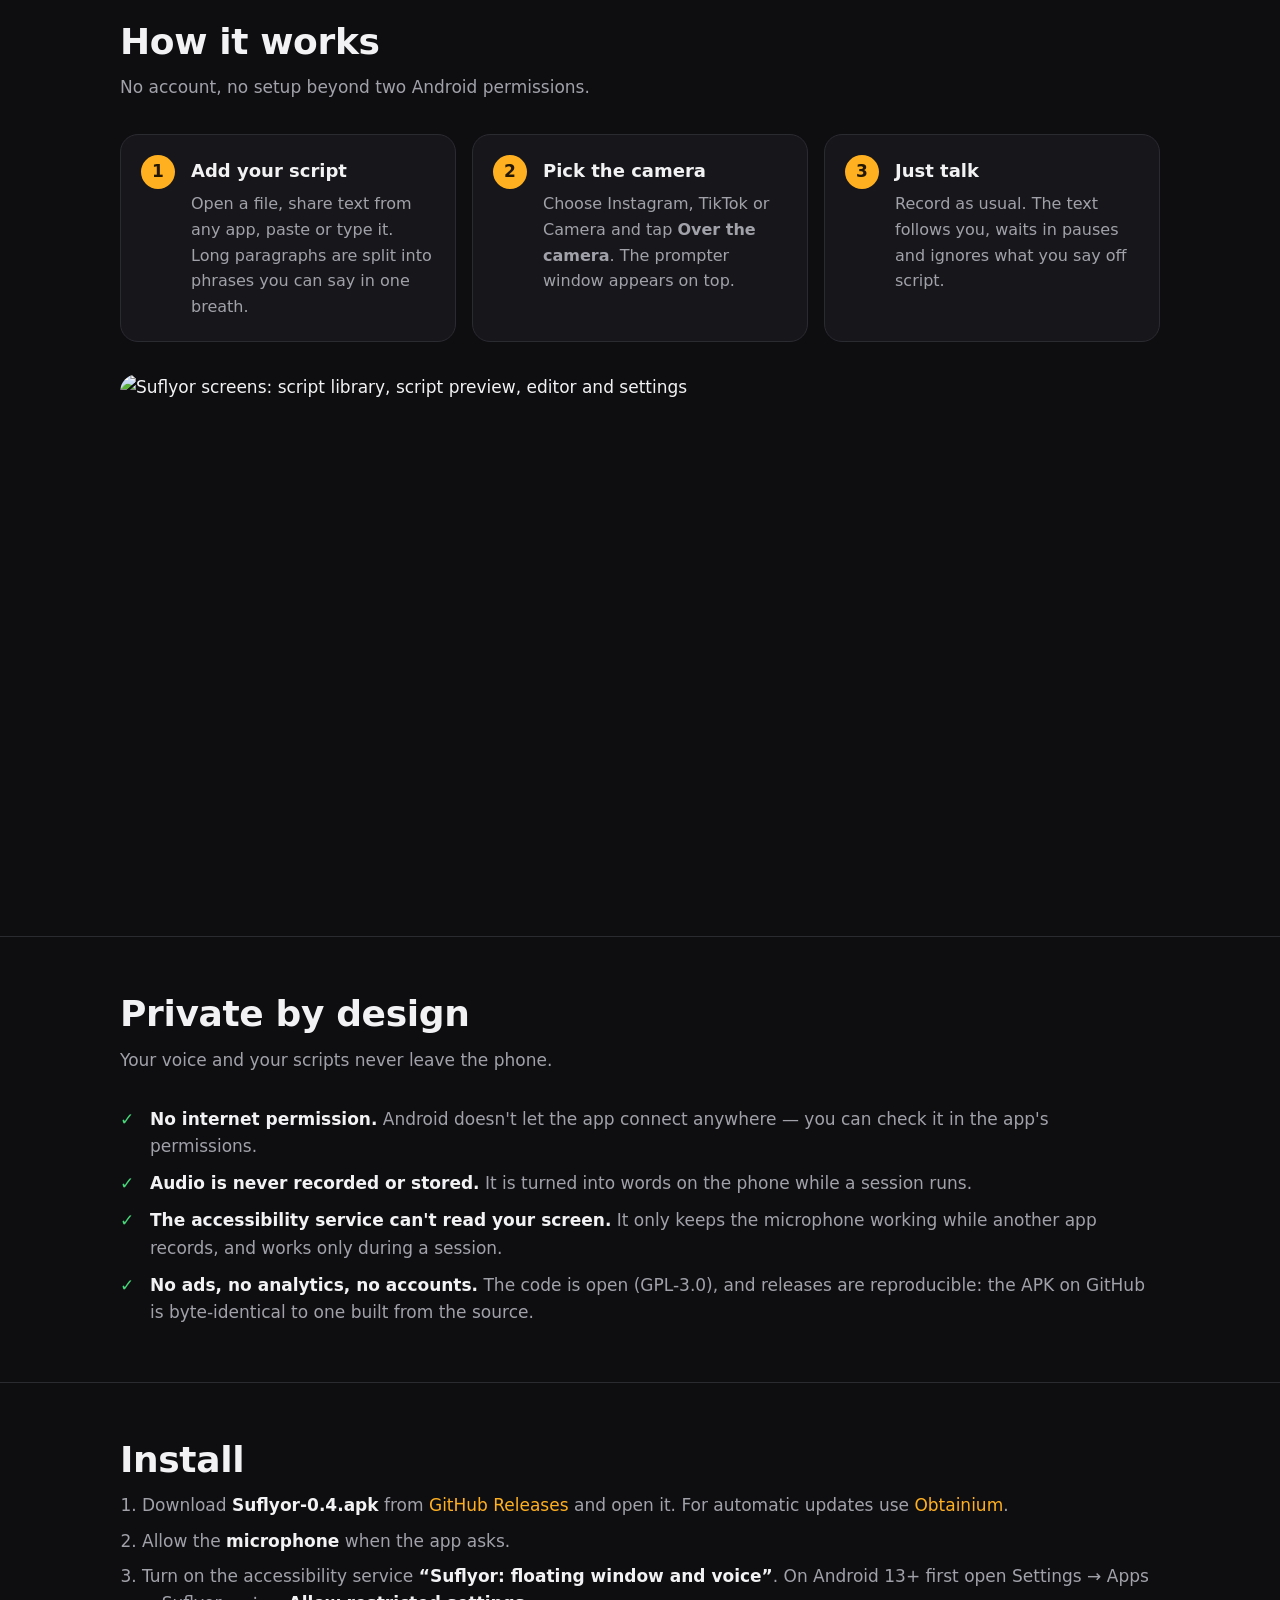
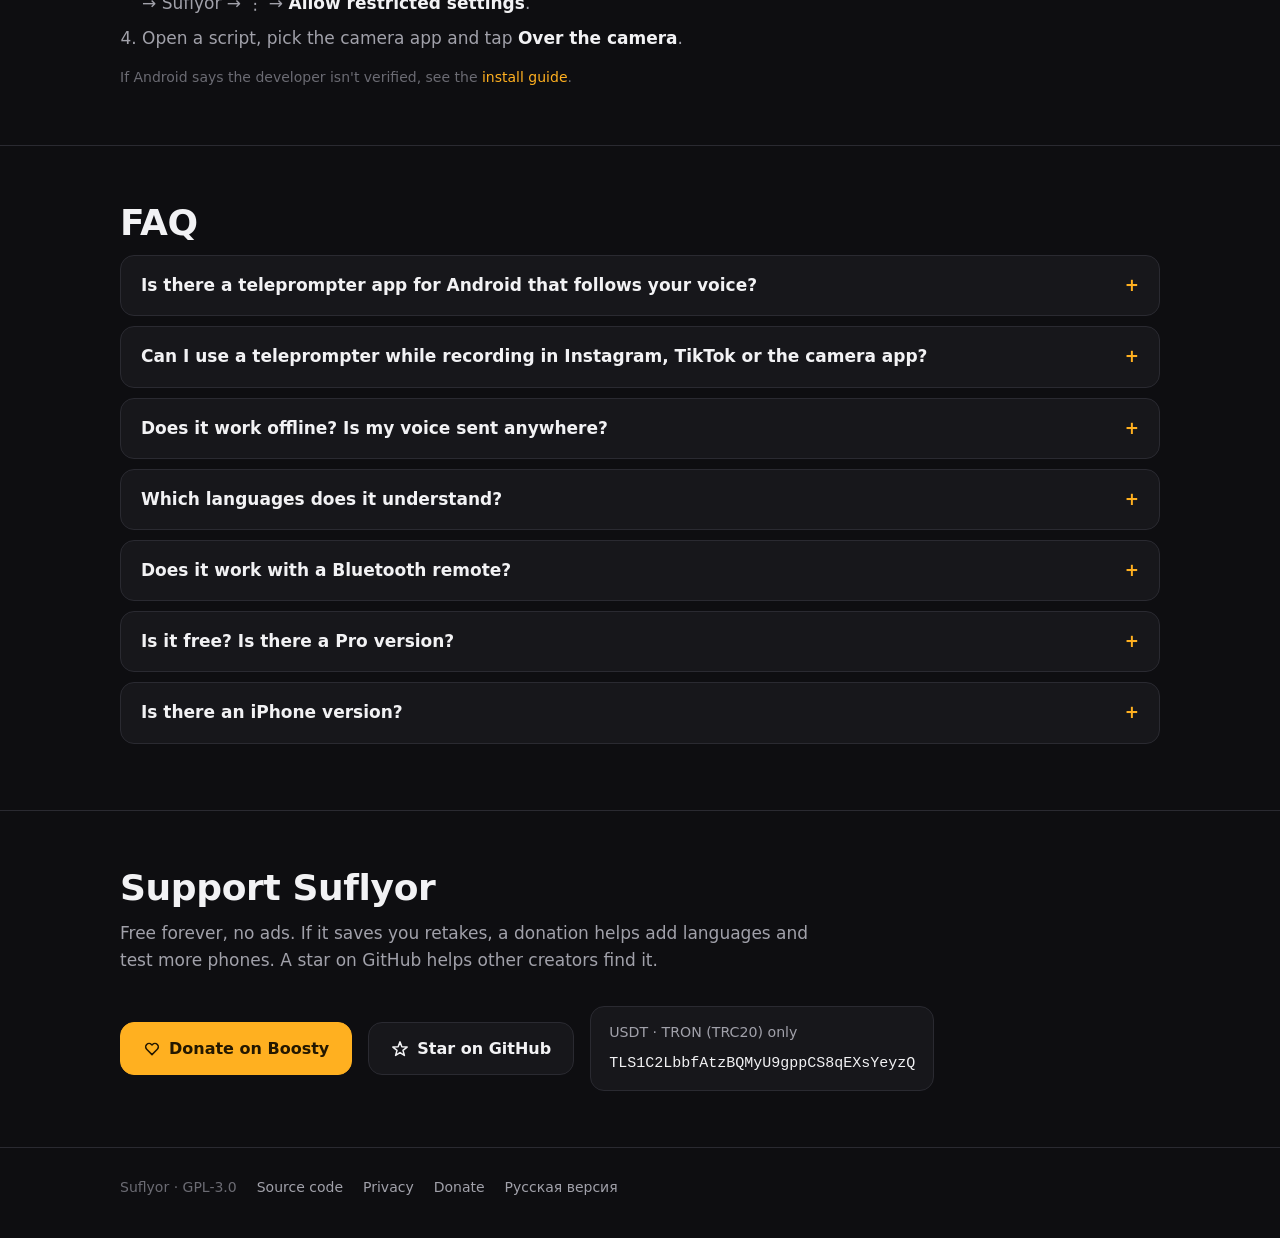
==== commit b530bad1: "Website: no label above the headline; hearts back at donation links The hero starts with the headlin" ====
--- a/site/index.html
+++ b/site/index.html
@@ -104,12 +104,11 @@
 <div class="hero">
   <div class="wrap">
     <div>
-      <p class="eyebrow">Free · open source · offline</p>
       <h1>The teleprompter that listens</h1>
       <p class="lead">Suflyor is a free <b>teleprompter app for Android that follows your voice</b>. It floats over Instagram, TikTok or the camera and scrolls your script as you speak, so you never chase the text — and it works without the internet.</p>
       <div class="actions">
         <a class="btn primary" href="https://github.com/olerast67/voice-teleprompter-android/releases/latest"><svg class="i" viewBox="0 0 24 24" aria-hidden="true" focusable="false"><path d="M12 3.5v11M7.5 10.5 12 15l4.5-4.5M5 20.5h14"/></svg>Download APK</a>
-        <a class="btn" href="https://apps.obtainium.imranr.dev/redirect.html?r=obtainium://add/https://github.com/olerast67/voice-teleprompter-android">Get it on Obtainium</a>
+        <a class="btn" href="https://apps.obtainium.imranr.dev/redirect?r=obtainium://add/https://github.com/olerast67/voice-teleprompter-android">Get it on Obtainium</a>
       </div>
       <p class="meta">Version 0.4 · Android 10+ · 126 MB · English &amp; Russian · <a href="https://github.com/olerast67/voice-teleprompter-android">Source code</a></p>
     </div>
--- a/site/style.css
+++ b/site/style.css
@@ -48,7 +48,6 @@
 /* ---- hero ---- */
 .hero { padding: 56px 0 40px; }
 .hero .wrap { display: grid; grid-template-columns: 1.25fr 1fr; gap: 48px; align-items: center; }
-.eyebrow { color: var(--amber); font-weight: 600; font-size: 15px; letter-spacing: .02em; margin: 0 0 12px; }
 h1 { font-size: clamp(34px, 5vw, 54px); line-height: 1.08; margin: 0 0 18px; letter-spacing: -.02em; }
 .lead { color: var(--muted); font-size: 19px; margin: 0 0 28px; max-width: 34em; }
 .actions { display: flex; flex-wrap: wrap; gap: 12px; margin-bottom: 16px; }
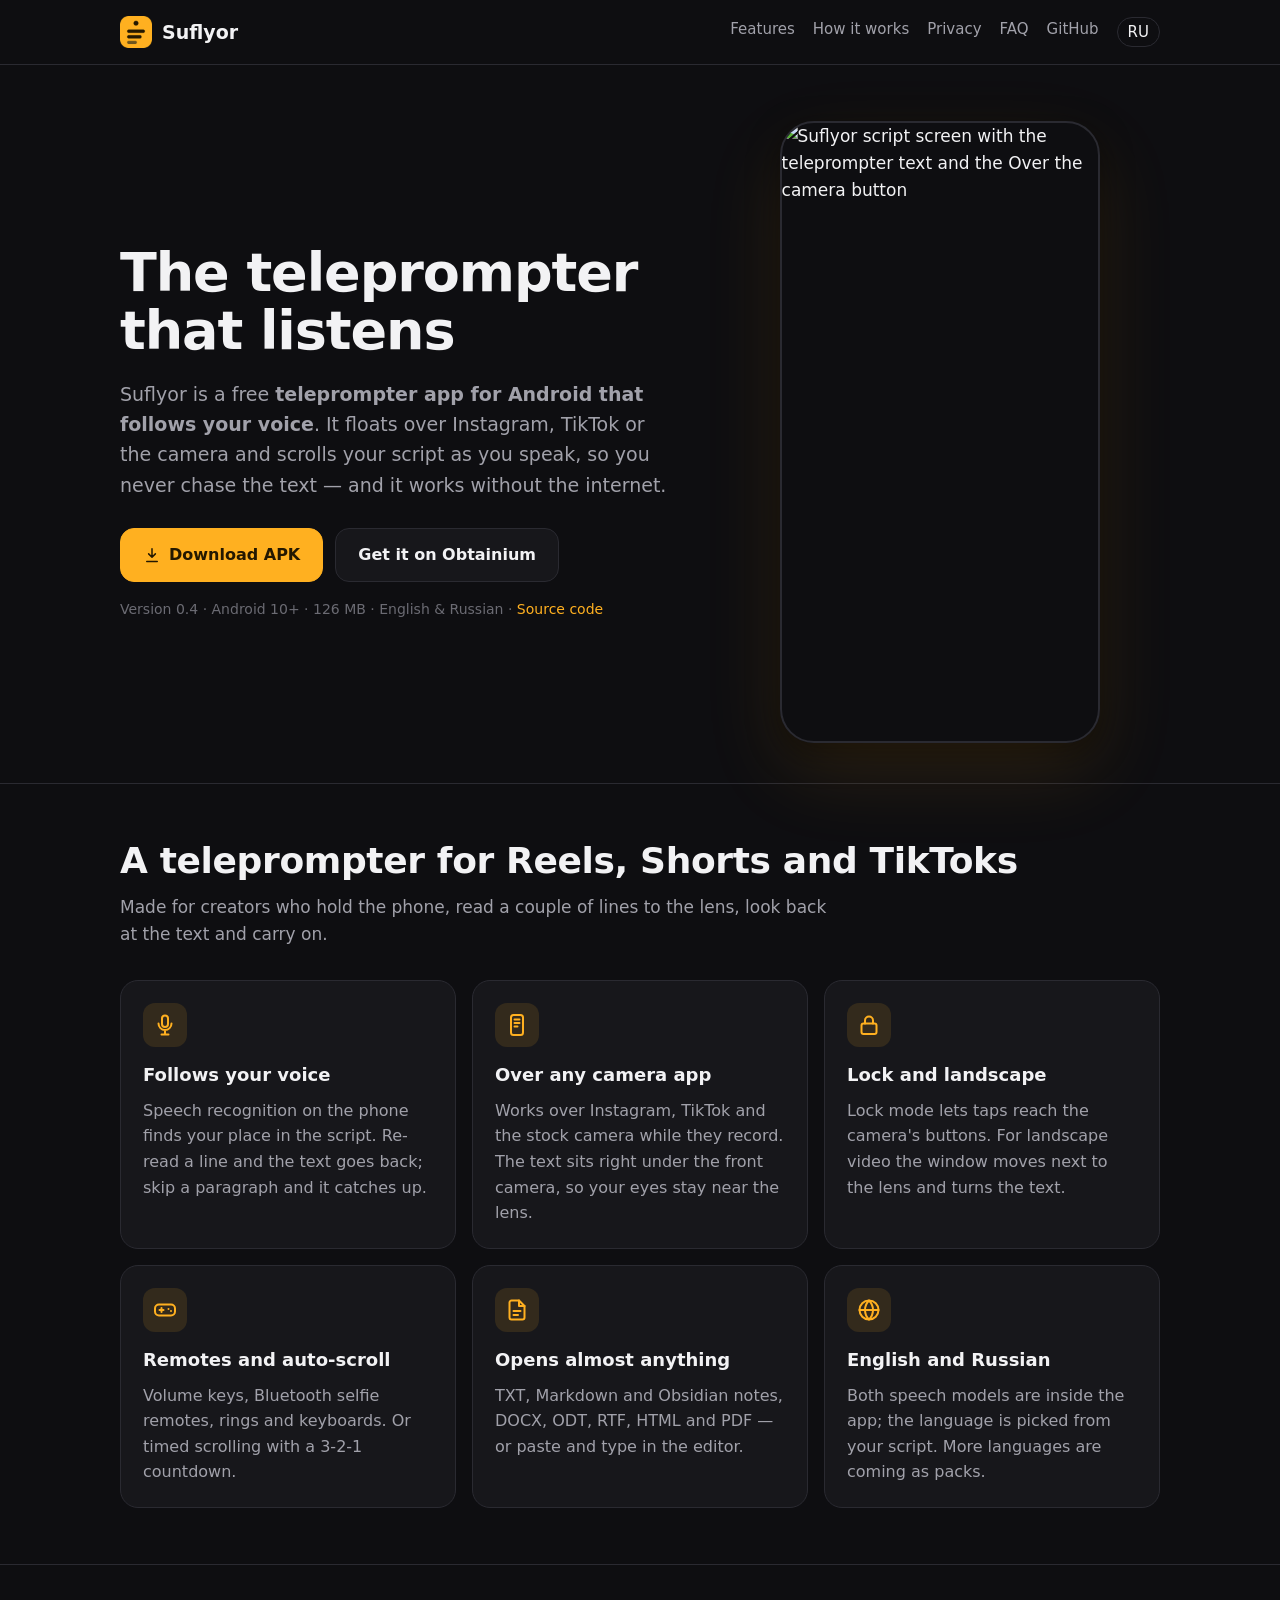
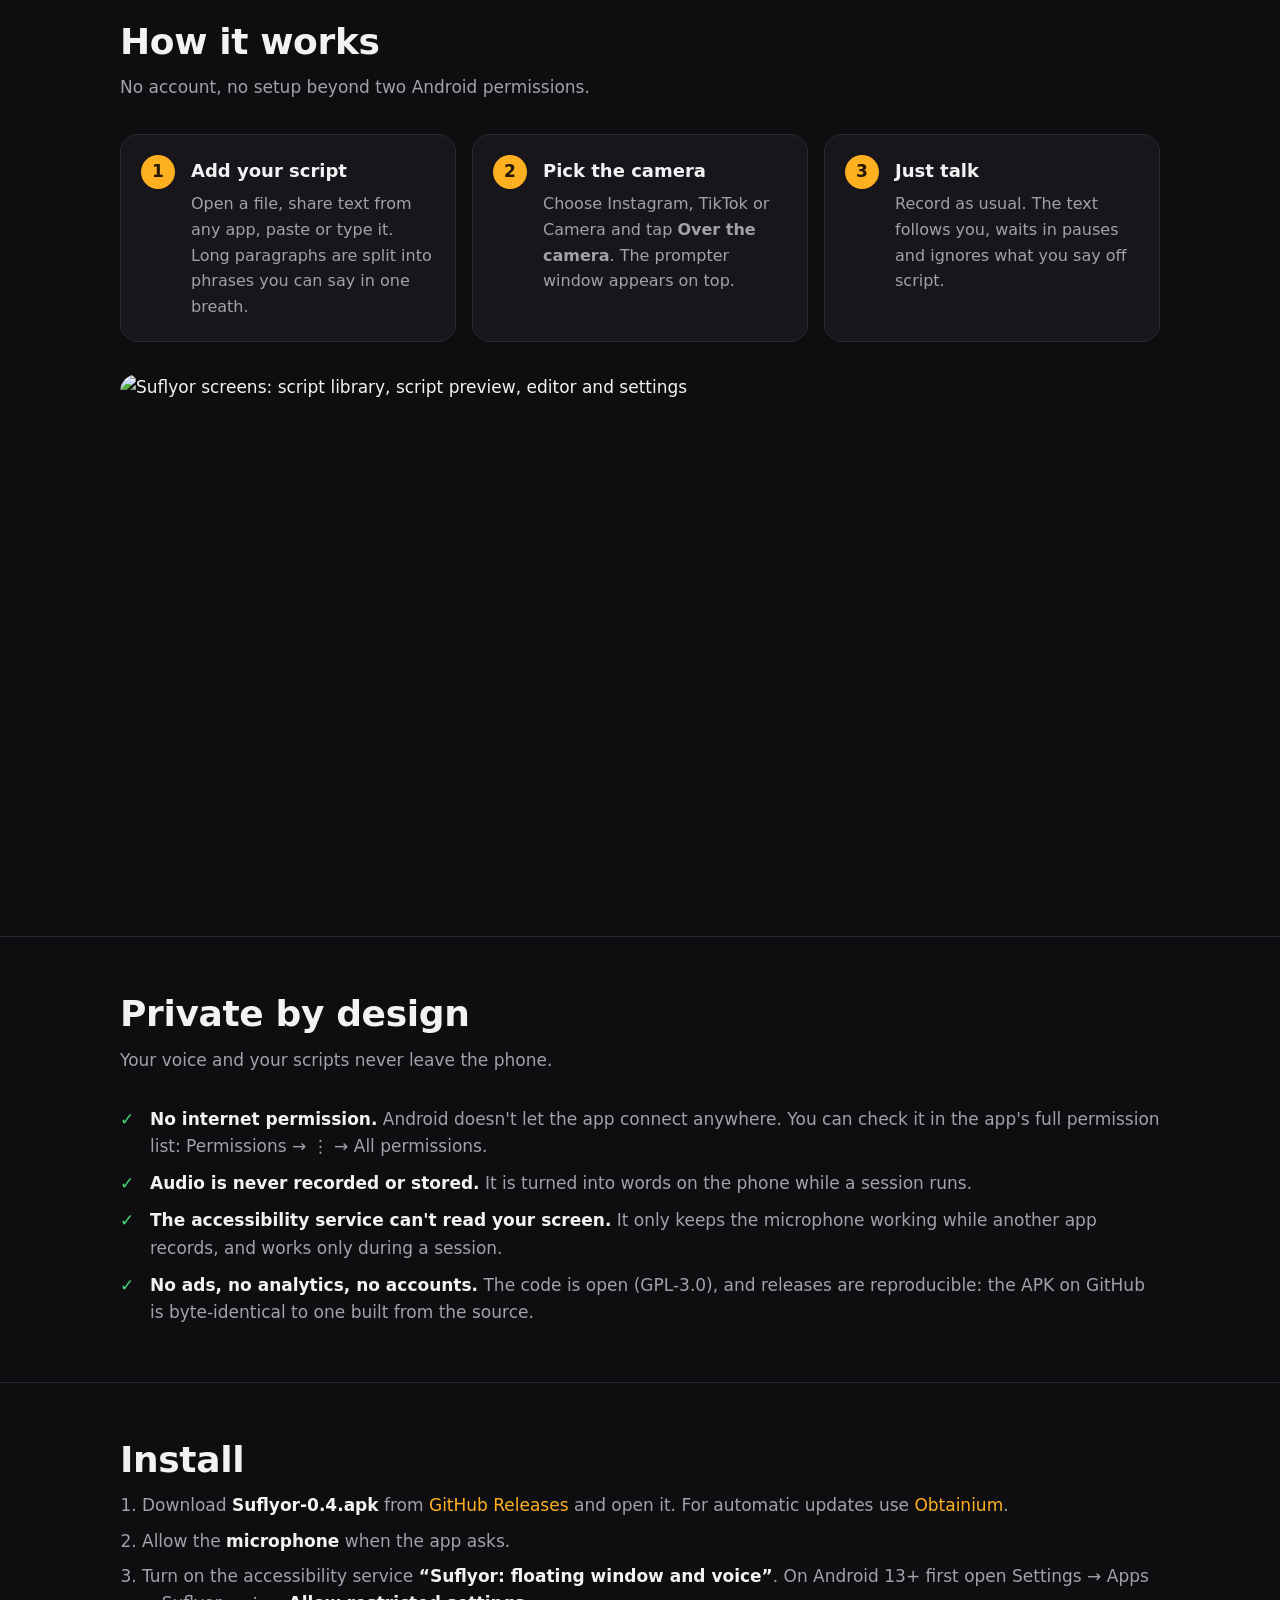
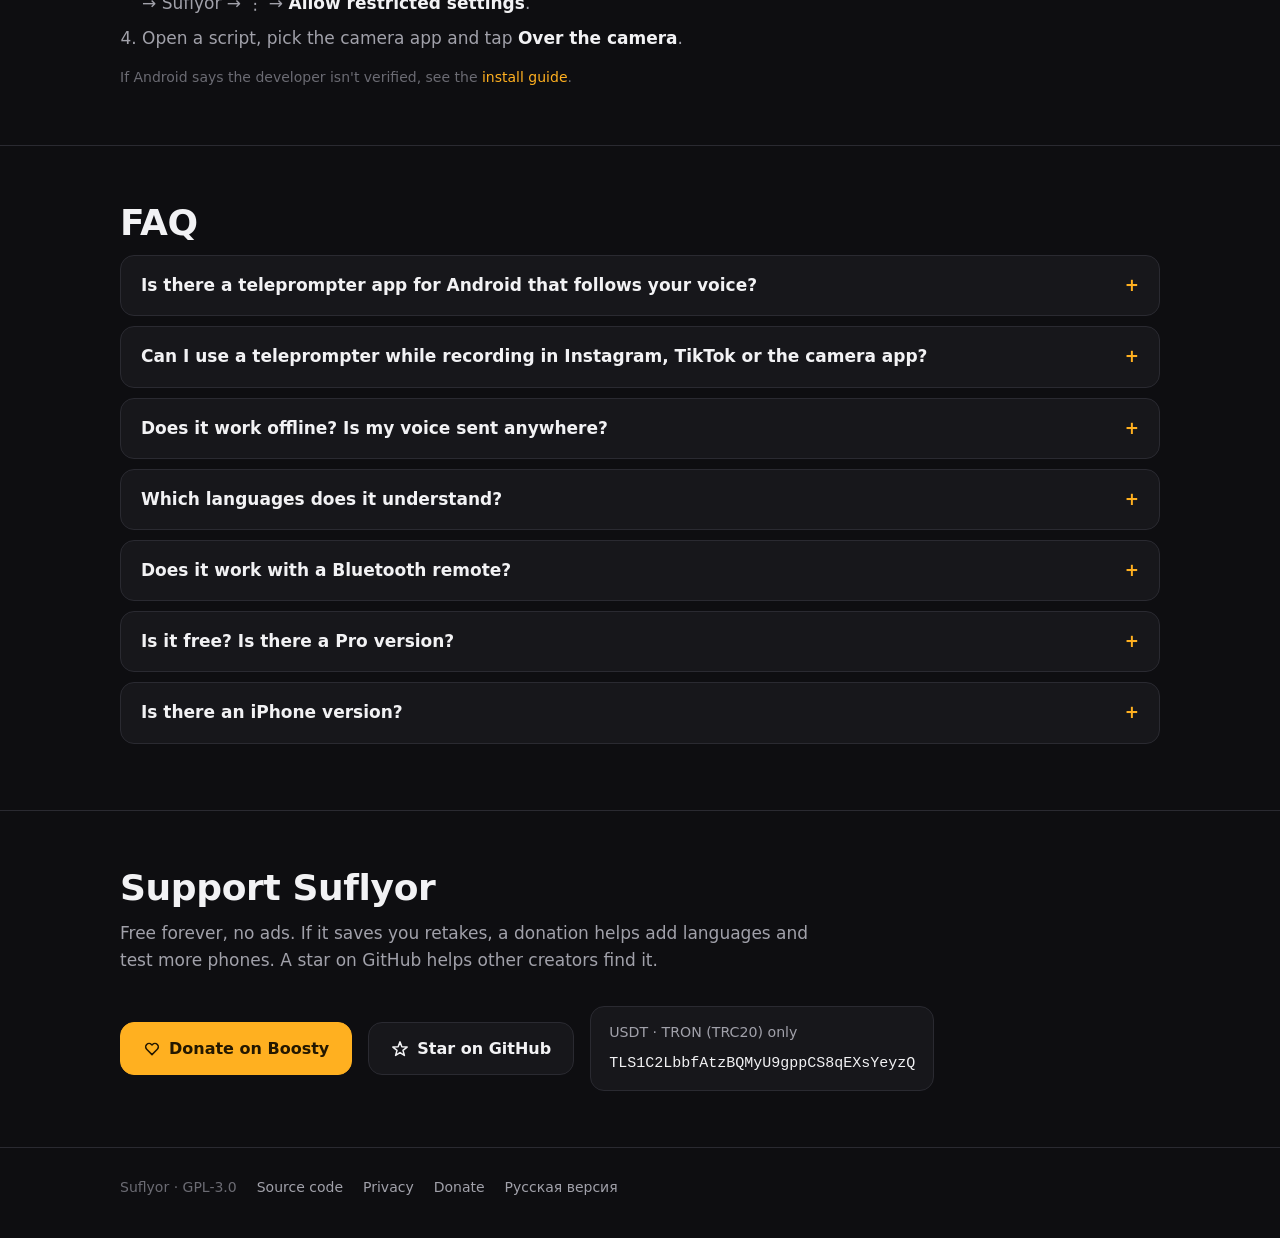
==== commit 1228dc43: "Docs: where to see the permission list, when PDF import works The INTERNET permission isn't in the a" ====
--- a/site/index.html
+++ b/site/index.html
@@ -149,7 +149,7 @@
     <h2>Private by design</h2>
     <p class="sub">Your voice and your scripts never leave the phone.</p>
     <ul class="checks">
-      <li><b>No internet permission.</b> Android doesn't let the app connect anywhere — you can check it in the app's permissions.</li>
+      <li><b>No internet permission.</b> Android doesn't let the app connect anywhere. You can check it in the app's full permission list: Permissions → ⋮ → All permissions.</li>
       <li><b>Audio is never recorded or stored.</b> It is turned into words on the phone while a session runs.</li>
       <li><b>The accessibility service can't read your screen.</b> It only keeps the microphone working while another app records, and works only during a session.</li>
       <li><b>No ads, no analytics, no accounts.</b> The code is open (GPL-3.0), and releases are reproducible: the APK on GitHub is byte-identical to one built from the source.</li>
